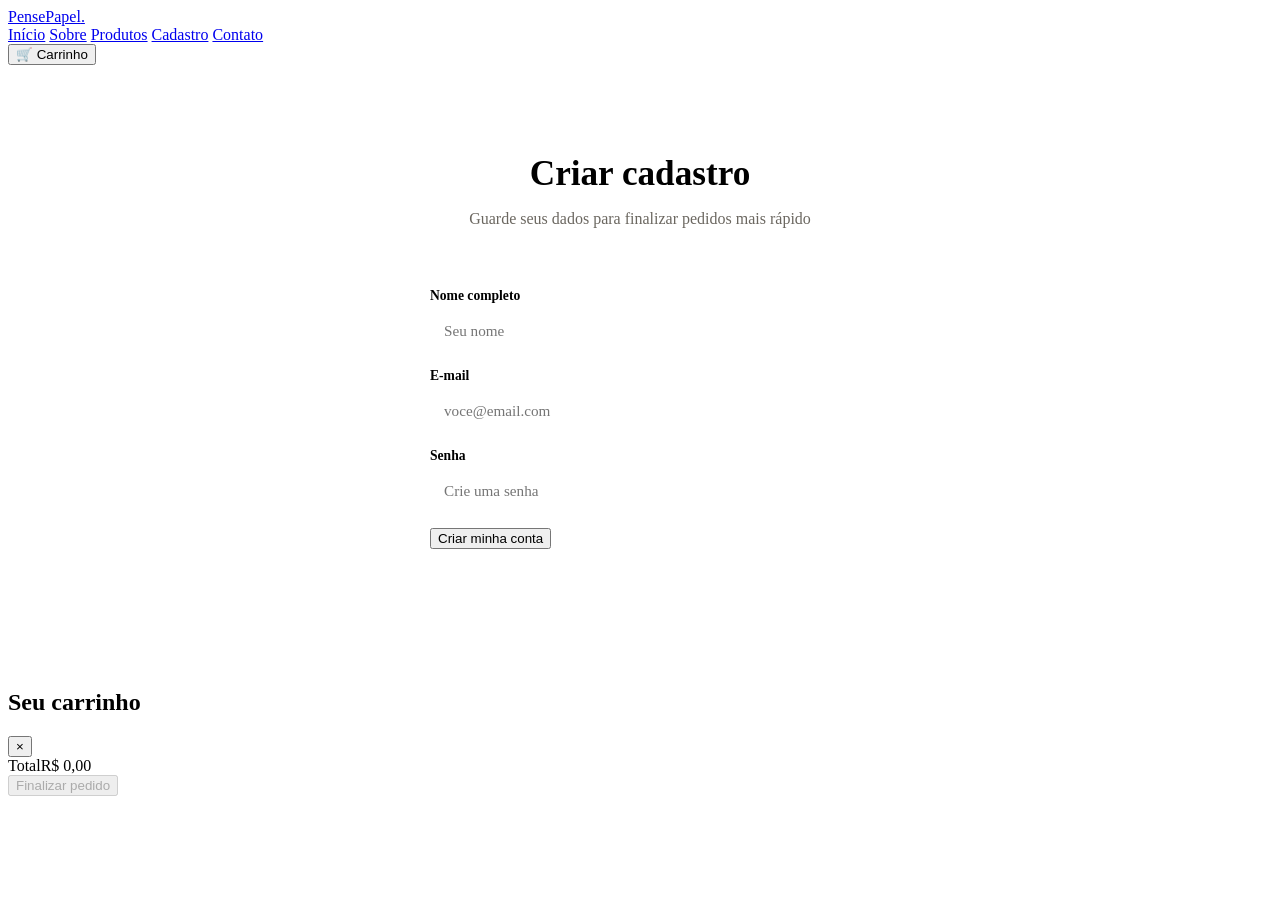
==== cadastro.html @ 63bfce44 "Add files via upload" ====
<!DOCTYPE html>
<html lang="pt-BR">
<head>
<meta charset="UTF-8">
<meta name="viewport" content="width=device-width, initial-scale=1.0">
<title>Cadastro — PensePapel</title>
<link rel="stylesheet" href="../CSS/estrutura.css">
<style>
  .pagina-form{
    max-width:480px;
    margin:0 auto;
    padding:60px 24px 90px;
  }

  .pagina-form h1{
    font-family:var(--fonte-mao);
    font-size:2.2rem;
    margin-bottom:8px;
    text-align:center;
  }

  .pagina-form .sub{
    text-align:center;
    color:#6b6760;
    margin-bottom:30px;
  }

  .cartao-form{
    background:var(--branco);
    border:2px solid var(--tinta);
    border-radius:16px;
    padding:30px;
  }

  .campo{ margin-bottom:16px; }

  .campo label{
    display:block;
    font-size:.85rem;
    font-weight:600;
    margin-bottom:6px;
  }

  .campo input{
    width:100%;
    padding:12px 14px;
    border:2px solid var(--linha);
    border-radius:10px;
    font-family:var(--fonte-corpo);
    font-size:.95rem;
  }

  .campo input:focus{
    outline:none;
    border-color:var(--terracota);
  }

  .mensagem-ok{
    display:none;
    text-align:center;
    padding:14px;
    background:#e8f3ec;
    border:2px solid var(--musgo);
    border-radius:10px;
    color:var(--musgo);
    font-weight:600;
    margin-top:16px;
  }
</style>
</head>
<body>

<header class="topo">
  <div class="topo-interno">
    <a href="index.html" class="marca">PensePapel<span class="ponto">.</span></a>
    <nav class="menu">
      <a href="index.html">Início</a>
      <a href="sobre.html">Sobre</a>
      <a href="produtos.html">Produtos</a>
      <a href="cadastro.html" class="ativo">Cadastro</a>
      <a href="contato.html">Contato</a>
    </nav>
    <div class="acoes-topo">
      <button class="btn-carrinho" onclick="abrirCarrinho()">
        🛒 Carrinho
        <span class="contador-carrinho" style="display:none">0</span>
      </button>
    </div>
  </div>
</header>

<section class="pagina-form">
  <h1>Criar cadastro</h1>
  <p class="sub">Guarde seus dados para finalizar pedidos mais rápido</p>

  <div class="cartao-form">
    <form id="formCadastro">
      <div class="campo">
        <label for="nomeCad">Nome completo</label>
        <input type="text" id="nomeCad" required placeholder="Seu nome">
      </div>
      <div class="campo">
        <label for="emailCad">E-mail</label>
        <input type="email" id="emailCad" required placeholder="voce@email.com">
      </div>
      <div class="campo">
        <label for="senhaCad">Senha</label>
        <input type="password" id="senhaCad" required placeholder="Crie uma senha">
      </div>
      <button type="submit" class="btn-finalizar">Criar minha conta</button>
    </form>
    <div class="mensagem-ok" id="mensagemOk">✓ Cadastro simulado com sucesso! (demonstração)</div>
  </div>
</section>

<div class="carrinho-fundo" id="carrinhoFundo" onclick="fecharCarrinho()"></div>
<aside class="carrinho-painel" id="carrinhoPainel">
  <div class="carrinho-cabecalho">
    <h2>Seu carrinho</h2>
    <button class="carrinho-fechar" onclick="fecharCarrinho()" aria-label="Fechar carrinho">×</button>
  </div>
  <div class="carrinho-itens" id="listaCarrinho"></div>
  <div class="carrinho-rodape" id="rodapeCarrinho">
    <div class="linha-total"><span>Total</span><span>R$ 0,00</span></div>
    <button class="btn-finalizar" disabled onclick="irParaCheckout()">Finalizar pedido</button>
  </div>
</aside>

<script src="../JS/produtos.js"></script>
<script src="../JS/carrinho.js"></script>
<script>
document.getElementById('formCadastro').addEventListener('submit', function(e){
  e.preventDefault();
  document.getElementById('mensagemOk').style.display = 'block';
  this.reset();
});
</script>
</body>
</html>
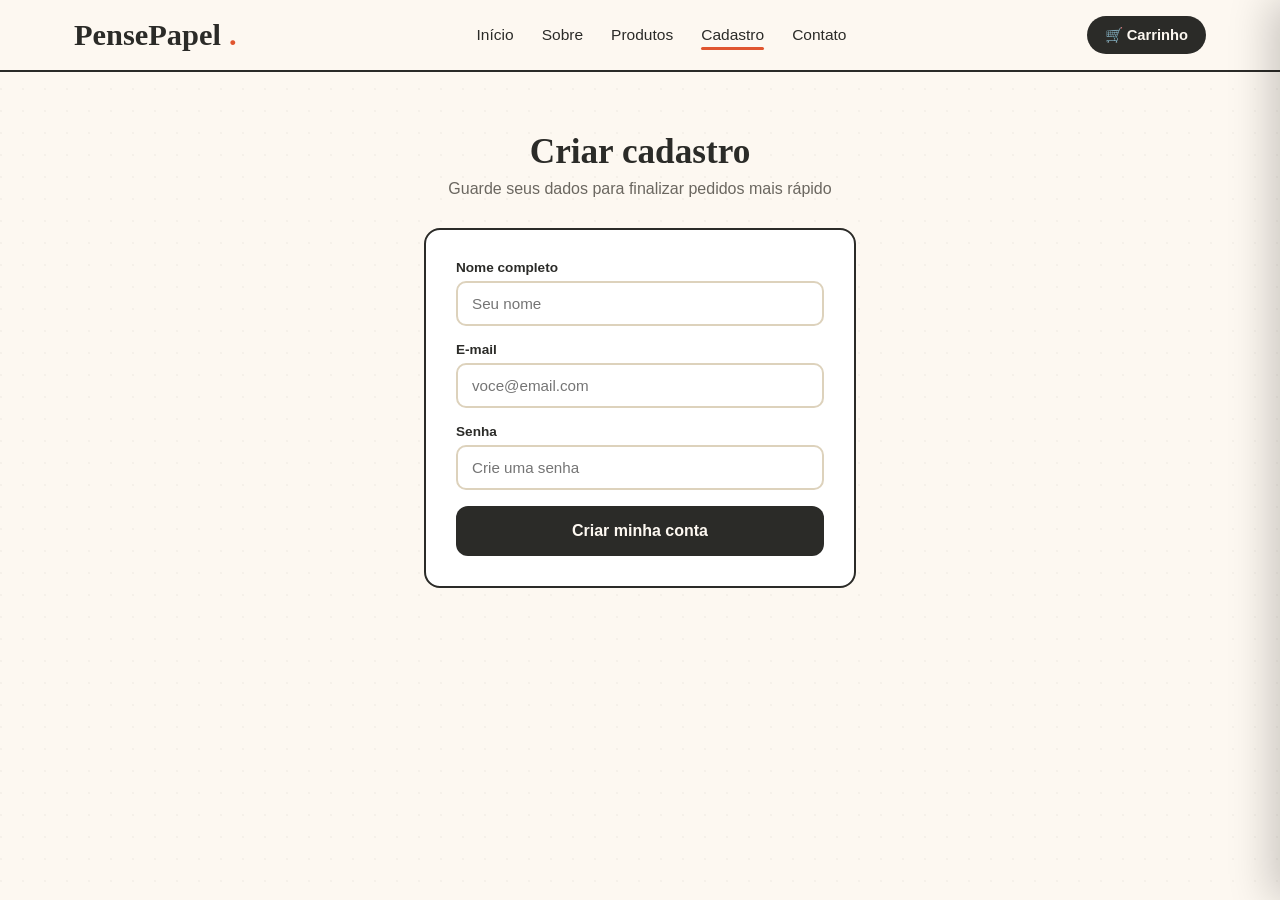
==== commit 1413990d: "Add files via upload" ====
--- a/cadastro.html
+++ b/cadastro.html
@@ -1,140 +1,139 @@
-
-<!DOCTYPE html>
-<html lang="pt-BR">
-<head>
-<meta charset="UTF-8">
-<meta name="viewport" content="width=device-width, initial-scale=1.0">
-<title>Cadastro — PensePapel</title>
-<link rel="stylesheet" href="../CSS/estrutura.css">
-<style>
-  .pagina-form{
-    max-width:480px;
-    margin:0 auto;
-    padding:60px 24px 90px;
-  }
-
-  .pagina-form h1{
-    font-family:var(--fonte-mao);
-    font-size:2.2rem;
-    margin-bottom:8px;
-    text-align:center;
-  }
-
-  .pagina-form .sub{
-    text-align:center;
-    color:#6b6760;
-    margin-bottom:30px;
-  }
-
-  .cartao-form{
-    background:var(--branco);
-    border:2px solid var(--tinta);
-    border-radius:16px;
-    padding:30px;
-  }
-
-  .campo{ margin-bottom:16px; }
-
-  .campo label{
-    display:block;
-    font-size:.85rem;
-    font-weight:600;
-    margin-bottom:6px;
-  }
-
-  .campo input{
-    width:100%;
-    padding:12px 14px;
-    border:2px solid var(--linha);
-    border-radius:10px;
-    font-family:var(--fonte-corpo);
-    font-size:.95rem;
-  }
-
-  .campo input:focus{
-    outline:none;
-    border-color:var(--terracota);
-  }
-
-  .mensagem-ok{
-    display:none;
-    text-align:center;
-    padding:14px;
-    background:#e8f3ec;
-    border:2px solid var(--musgo);
-    border-radius:10px;
-    color:var(--musgo);
-    font-weight:600;
-    margin-top:16px;
-  }
-</style>
-</head>
-<body>
-
-<header class="topo">
-  <div class="topo-interno">
-    <a href="index.html" class="marca">PensePapel<span class="ponto">.</span></a>
-    <nav class="menu">
-      <a href="index.html">Início</a>
-      <a href="sobre.html">Sobre</a>
-      <a href="produtos.html">Produtos</a>
-      <a href="cadastro.html" class="ativo">Cadastro</a>
-      <a href="contato.html">Contato</a>
-    </nav>
-    <div class="acoes-topo">
-      <button class="btn-carrinho" onclick="abrirCarrinho()">
-        🛒 Carrinho
-        <span class="contador-carrinho" style="display:none">0</span>
-      </button>
-    </div>
-  </div>
-</header>
-
-<section class="pagina-form">
-  <h1>Criar cadastro</h1>
-  <p class="sub">Guarde seus dados para finalizar pedidos mais rápido</p>
-
-  <div class="cartao-form">
-    <form id="formCadastro">
-      <div class="campo">
-        <label for="nomeCad">Nome completo</label>
-        <input type="text" id="nomeCad" required placeholder="Seu nome">
-      </div>
-      <div class="campo">
-        <label for="emailCad">E-mail</label>
-        <input type="email" id="emailCad" required placeholder="voce@email.com">
-      </div>
-      <div class="campo">
-        <label for="senhaCad">Senha</label>
-        <input type="password" id="senhaCad" required placeholder="Crie uma senha">
-      </div>
-      <button type="submit" class="btn-finalizar">Criar minha conta</button>
-    </form>
-    <div class="mensagem-ok" id="mensagemOk">✓ Cadastro simulado com sucesso! (demonstração)</div>
-  </div>
-</section>
-
-<div class="carrinho-fundo" id="carrinhoFundo" onclick="fecharCarrinho()"></div>
-<aside class="carrinho-painel" id="carrinhoPainel">
-  <div class="carrinho-cabecalho">
-    <h2>Seu carrinho</h2>
-    <button class="carrinho-fechar" onclick="fecharCarrinho()" aria-label="Fechar carrinho">×</button>
-  </div>
-  <div class="carrinho-itens" id="listaCarrinho"></div>
-  <div class="carrinho-rodape" id="rodapeCarrinho">
-    <div class="linha-total"><span>Total</span><span>R$ 0,00</span></div>
-    <button class="btn-finalizar" disabled onclick="irParaCheckout()">Finalizar pedido</button>
-  </div>
-</aside>
-
-<script src="../JS/produtos.js"></script>
-<script src="../JS/carrinho.js"></script>
-<script>
-document.getElementById('formCadastro').addEventListener('submit', function(e){
-  e.preventDefault();
-  document.getElementById('mensagemOk').style.display = 'block';
-  this.reset();
-});
-</script>
-</body>
-</html>
+<!DOCTYPE html>
+<html lang="pt-BR">
+<head>
+<meta charset="UTF-8">
+<meta name="viewport" content="width=device-width, initial-scale=1.0">
+<title>Cadastro — PensePapel</title>
+<link rel="stylesheet" href="estrutura.css">
+<style>
+  .pagina-form{
+    max-width:480px;
+    margin:0 auto;
+    padding:60px 24px 90px;
+  }
+
+  .pagina-form h1{
+    font-family:var(--fonte-mao);
+    font-size:2.2rem;
+    margin-bottom:8px;
+    text-align:center;
+  }
+
+  .pagina-form .sub{
+    text-align:center;
+    color:#6b6760;
+    margin-bottom:30px;
+  }
+
+  .cartao-form{
+    background:var(--branco);
+    border:2px solid var(--tinta);
+    border-radius:16px;
+    padding:30px;
+  }
+
+  .campo{ margin-bottom:16px; }
+
+  .campo label{
+    display:block;
+    font-size:.85rem;
+    font-weight:600;
+    margin-bottom:6px;
+  }
+
+  .campo input{
+    width:100%;
+    padding:12px 14px;
+    border:2px solid var(--linha);
+    border-radius:10px;
+    font-family:var(--fonte-corpo);
+    font-size:.95rem;
+  }
+
+  .campo input:focus{
+    outline:none;
+    border-color:var(--terracota);
+  }
+
+  .mensagem-ok{
+    display:none;
+    text-align:center;
+    padding:14px;
+    background:#e8f3ec;
+    border:2px solid var(--musgo);
+    border-radius:10px;
+    color:var(--musgo);
+    font-weight:600;
+    margin-top:16px;
+  }
+</style>
+</head>
+<body>
+
+<header class="topo">
+  <div class="topo-interno">
+    <a href="index.html" class="marca">PensePapel<span class="ponto">.</span></a>
+    <nav class="menu">
+      <a href="index.html">Início</a>
+      <a href="sobre.html">Sobre</a>
+      <a href="produtos.html">Produtos</a>
+      <a href="cadastro.html" class="ativo">Cadastro</a>
+      <a href="contato.html">Contato</a>
+    </nav>
+    <div class="acoes-topo">
+      <button class="btn-carrinho" onclick="abrirCarrinho()">
+        🛒 Carrinho
+        <span class="contador-carrinho" style="display:none">0</span>
+      </button>
+    </div>
+  </div>
+</header>
+
+<section class="pagina-form">
+  <h1>Criar cadastro</h1>
+  <p class="sub">Guarde seus dados para finalizar pedidos mais rápido</p>
+
+  <div class="cartao-form">
+    <form id="formCadastro">
+      <div class="campo">
+        <label for="nomeCad">Nome completo</label>
+        <input type="text" id="nomeCad" required placeholder="Seu nome">
+      </div>
+      <div class="campo">
+        <label for="emailCad">E-mail</label>
+        <input type="email" id="emailCad" required placeholder="voce@email.com">
+      </div>
+      <div class="campo">
+        <label for="senhaCad">Senha</label>
+        <input type="password" id="senhaCad" required placeholder="Crie uma senha">
+      </div>
+      <button type="submit" class="btn-finalizar">Criar minha conta</button>
+    </form>
+    <div class="mensagem-ok" id="mensagemOk">✓ Cadastro simulado com sucesso! (demonstração)</div>
+  </div>
+</section>
+
+<div class="carrinho-fundo" id="carrinhoFundo" onclick="fecharCarrinho()"></div>
+<aside class="carrinho-painel" id="carrinhoPainel">
+  <div class="carrinho-cabecalho">
+    <h2>Seu carrinho</h2>
+    <button class="carrinho-fechar" onclick="fecharCarrinho()" aria-label="Fechar carrinho">×</button>
+  </div>
+  <div class="carrinho-itens" id="listaCarrinho"></div>
+  <div class="carrinho-rodape" id="rodapeCarrinho">
+    <div class="linha-total"><span>Total</span><span>R$ 0,00</span></div>
+    <button class="btn-finalizar" disabled onclick="irParaCheckout()">Finalizar pedido</button>
+  </div>
+</aside>
+
+<script src="produtos.js"></script>
+<script src="carrinho.js"></script>
+<script>
+document.getElementById('formCadastro').addEventListener('submit', function(e){
+  e.preventDefault();
+  document.getElementById('mensagemOk').style.display = 'block';
+  this.reset();
+});
+</script>
+</body>
+</html>
--- a/estrutura.css
+++ b/estrutura.css
@@ -0,0 +1,1018 @@
+/* =========================================================
+   PensePapel — folha de estilos
+   Identidade: mesa de trabalho / caderno artesanal
+   ========================================================= */
+
+@import url('https://fonts.googleapis.com/css2?family=Kalam:wght@400;700&family=Outfit:wght@300;400;500;600;700&family=JetBrains+Mono:wght@400;600&display=swap');
+
+:root{
+  --papel: #FDF8F1;
+  --papel-escuro: #F3EAD9;
+  --tinta: #2B2B28;
+  --terracota: #E0552F;
+  --musgo: #3D7A5C;
+  --mostarda: #E8A93D;
+  --branco: #FFFFFF;
+  --linha: #DDD2BC;
+
+  --fonte-mao: 'Kalam', cursive;
+  --fonte-corpo: 'Outfit', sans-serif;
+  --fonte-dado: 'JetBrains Mono', monospace;
+
+  --sombra-card: 0 10px 30px -12px rgba(43,43,40,.18);
+  --raio: 14px;
+}
+
+*{ margin:0; padding:0; box-sizing:border-box; }
+
+html{ scroll-behavior:smooth; }
+
+body{
+  font-family:var(--fonte-corpo);
+  background:var(--papel);
+  color:var(--tinta);
+  background-image:
+    radial-gradient(circle at 1px 1px, rgba(43,43,40,.035) 1px, transparent 0);
+  background-size:22px 22px;
+}
+
+a{ color:inherit; text-decoration:none; }
+ul{ list-style:none; }
+img{ display:block; max-width:100%; }
+button{ font-family:inherit; cursor:pointer; }
+
+.container{
+  max-width:1180px;
+  margin:0 auto;
+  padding:0 24px;
+}
+
+/* ---------- cabeçalho ---------- */
+
+.topo{
+  position:sticky;
+  top:0;
+  z-index:50;
+  background:var(--papel);
+  border-bottom:2px solid var(--tinta);
+}
+
+.topo-interno{
+  max-width:1180px;
+  margin:0 auto;
+  padding:16px 24px;
+  display:flex;
+  align-items:center;
+  justify-content:space-between;
+  gap:24px;
+}
+
+.marca{
+  display:flex;
+  align-items:baseline;
+  gap:8px;
+  font-family:var(--fonte-mao);
+  font-size:1.9rem;
+  font-weight:700;
+  color:var(--tinta);
+  white-space:nowrap;
+}
+
+.marca .ponto{
+  color:var(--terracota);
+}
+
+.menu{
+  display:flex;
+  gap:28px;
+  font-weight:500;
+  font-size:.97rem;
+}
+
+.menu a{
+  position:relative;
+  padding:4px 0;
+}
+
+.menu a::after{
+  content:"";
+  position:absolute;
+  left:0; bottom:-2px;
+  width:0;
+  height:3px;
+  background:var(--terracota);
+  border-radius:3px;
+  transition:width .25s ease;
+}
+
+.menu a:hover::after,
+.menu a.ativo::after{
+  width:100%;
+}
+
+.acoes-topo{
+  display:flex;
+  align-items:center;
+  gap:16px;
+}
+
+.btn-carrinho{
+  position:relative;
+  background:var(--tinta);
+  color:var(--papel);
+  border:none;
+  padding:10px 18px;
+  border-radius:30px;
+  font-weight:600;
+  font-size:.92rem;
+  display:flex;
+  align-items:center;
+  gap:8px;
+  transition:transform .15s ease, background .2s ease;
+}
+
+.btn-carrinho:hover{
+  background:var(--terracota);
+  transform:translateY(-1px);
+}
+
+.contador-carrinho{
+  background:var(--mostarda);
+  color:var(--tinta);
+  font-family:var(--fonte-dado);
+  font-size:.75rem;
+  font-weight:700;
+  min-width:20px;
+  height:20px;
+  border-radius:50%;
+  display:flex;
+  align-items:center;
+  justify-content:center;
+  padding:0 4px;
+}
+
+.menu-mobile-btn{
+  display:none;
+  background:none;
+  border:none;
+  font-size:1.6rem;
+}
+
+/* ---------- hero com vídeo ---------- */
+
+.hero{
+  position:relative;
+  min-height:78vh;
+  display:flex;
+  align-items:center;
+  overflow:hidden;
+  border-bottom:2px solid var(--tinta);
+}
+
+.hero video{
+  position:absolute;
+  inset:0;
+  width:100%;
+  height:100%;
+  object-fit:cover;
+  filter:saturate(.85) brightness(.7);
+}
+
+.hero::before{
+  content:"";
+  position:absolute;
+  inset:0;
+  background:
+    linear-gradient(180deg, rgba(43,33,20,.35) 0%, rgba(30,24,16,.72) 100%);
+  z-index:1;
+}
+
+.hero-conteudo{
+  position:relative;
+  z-index:2;
+  max-width:680px;
+  margin-left:9%;
+  color:var(--papel);
+  padding:40px 24px;
+}
+
+.hero-rotulo{
+  display:inline-flex;
+  align-items:center;
+  gap:8px;
+  background:rgba(253,248,241,.14);
+  border:1px solid rgba(253,248,241,.5);
+  padding:6px 16px;
+  border-radius:30px;
+  font-family:var(--fonte-dado);
+  font-size:.75rem;
+  letter-spacing:.06em;
+  text-transform:uppercase;
+  margin-bottom:22px;
+}
+
+.hero h1{
+  font-family:var(--fonte-mao);
+  font-size:4rem;
+  line-height:1.05;
+  font-weight:700;
+  margin-bottom:18px;
+  text-shadow:0 4px 18px rgba(0,0,0,.25);
+}
+
+.hero h1 span{
+  color:var(--mostarda);
+}
+
+.hero p{
+  font-size:1.12rem;
+  line-height:1.6;
+  margin-bottom:30px;
+  max-width:520px;
+  color:#F1E9DA;
+}
+
+.hero-ctas{
+  display:flex;
+  gap:14px;
+  flex-wrap:wrap;
+}
+
+.btn-primario,
+.btn-secundario{
+  padding:14px 28px;
+  border-radius:30px;
+  font-weight:600;
+  font-size:.98rem;
+  border:2px solid transparent;
+  transition:transform .15s ease, background .2s ease, color .2s ease;
+}
+
+.btn-primario{
+  background:var(--terracota);
+  color:var(--branco);
+}
+
+.btn-primario:hover{
+  transform:translateY(-2px);
+  background:#c8431f;
+}
+
+.btn-secundario{
+  background:transparent;
+  color:var(--papel);
+  border-color:rgba(253,248,241,.6);
+}
+
+.btn-secundario:hover{
+  background:rgba(253,248,241,.15);
+  transform:translateY(-2px);
+}
+
+/* selo de papel rasgado decorativo abaixo do hero */
+.borda-rasgada{
+  height:26px;
+  width:100%;
+  margin-top:-2px;
+  background:var(--papel);
+  clip-path:polygon(0% 100%,2% 30%,5% 80%,8% 10%,11% 60%,14% 0%,17% 70%,20% 20%,23% 90%,26% 40%,29% 100%,32% 30%,35% 80%,38% 10%,41% 60%,44% 0%,47% 70%,50% 20%,53% 90%,56% 40%,59% 100%,62% 30%,65% 80%,68% 10%,71% 60%,74% 0%,77% 70%,80% 20%,83% 90%,86% 40%,89% 100%,92% 30%,95% 80%,98% 10%,100% 60%,100% 100%);
+}
+
+/* ---------- busca e filtros ---------- */
+
+.faixa-busca{
+  padding:50px 0 10px;
+}
+
+.faixa-busca h2{
+  font-family:var(--fonte-mao);
+  font-size:2.1rem;
+  text-align:center;
+  margin-bottom:6px;
+}
+
+.faixa-busca .sub{
+  text-align:center;
+  color:#6b6760;
+  margin-bottom:28px;
+  font-size:.98rem;
+}
+
+.busca-caixa{
+  max-width:560px;
+  margin:0 auto 30px;
+  position:relative;
+}
+
+.busca-caixa input{
+  width:100%;
+  padding:16px 50px 16px 22px;
+  border:2px solid var(--tinta);
+  border-radius:40px;
+  font-size:1rem;
+  font-family:var(--fonte-corpo);
+  background:var(--branco);
+}
+
+.busca-caixa input:focus{
+  outline:3px solid var(--mostarda);
+  outline-offset:1px;
+}
+
+.busca-caixa .icone-lupa{
+  position:absolute;
+  right:20px;
+  top:50%;
+  transform:translateY(-50%);
+  font-size:1.1rem;
+  opacity:.6;
+}
+
+.filtros{
+  display:flex;
+  justify-content:center;
+  flex-wrap:wrap;
+  gap:10px;
+  margin-bottom:10px;
+}
+
+.filtros button{
+  background:var(--branco);
+  border:2px solid var(--tinta);
+  color:var(--tinta);
+  padding:10px 20px;
+  border-radius:30px;
+  font-weight:600;
+  font-size:.9rem;
+  transition:all .18s ease;
+}
+
+.filtros button:hover{
+  background:var(--mostarda);
+  border-color:var(--mostarda);
+}
+
+.filtros button.selecionado{
+  background:var(--tinta);
+  border-color:var(--tinta);
+  color:var(--papel);
+}
+
+/* ---------- grade de produtos ---------- */
+
+.grade-produtos{
+  display:grid;
+  grid-template-columns:repeat(auto-fill,minmax(258px,1fr));
+  gap:28px;
+  padding:36px 0 60px;
+}
+
+.card{
+  background:var(--branco);
+  border-radius:var(--raio);
+  overflow:hidden;
+  box-shadow:var(--sombra-card);
+  transition:transform .22s ease, box-shadow .22s ease;
+  position:relative;
+  display:flex;
+  flex-direction:column;
+}
+
+.card:hover{
+  transform:translateY(-6px) rotate(-.4deg);
+  box-shadow:0 18px 38px -14px rgba(43,43,40,.28);
+}
+
+.card-foto{
+  position:relative;
+  aspect-ratio:1/1;
+  overflow:hidden;
+  background:var(--papel-escuro);
+}
+
+.card-foto img{
+  width:100%;
+  height:100%;
+  object-fit:cover;
+  transition:transform .4s ease;
+}
+
+.card:hover .card-foto img{
+  transform:scale(1.06);
+}
+
+.fita{
+  position:absolute;
+  top:-10px;
+  left:18px;
+  width:56px;
+  height:26px;
+  background:rgba(232,169,61,.88);
+  transform:rotate(-7deg);
+  box-shadow:0 3px 6px rgba(0,0,0,.15);
+  z-index:3;
+}
+
+.selo-bio{
+  position:absolute;
+  bottom:10px;
+  right:10px;
+  z-index:3;
+  width:64px;
+  height:64px;
+}
+
+.tag-flutuante{
+  position:absolute;
+  top:12px;
+  right:12px;
+  z-index:3;
+  font-family:var(--fonte-dado);
+  font-size:.68rem;
+  font-weight:600;
+  text-transform:uppercase;
+  letter-spacing:.04em;
+  padding:5px 11px;
+  border-radius:20px;
+  color:var(--branco);
+}
+
+.tag-vendido{ background:var(--terracota); }
+.tag-lancamento{ background:var(--musgo); }
+
+.card-corpo{
+  padding:18px 18px 20px;
+  display:flex;
+  flex-direction:column;
+  flex:1;
+  gap:8px;
+}
+
+.card-cat{
+  font-family:var(--fonte-dado);
+  font-size:.7rem;
+  letter-spacing:.05em;
+  text-transform:uppercase;
+  color:var(--musgo);
+  font-weight:600;
+}
+
+.card-corpo h3{
+  font-size:1.08rem;
+  font-weight:600;
+  line-height:1.3;
+}
+
+.estrelas{
+  color:var(--mostarda);
+  font-size:.92rem;
+  letter-spacing:1px;
+}
+
+.card-preco-linha{
+  display:flex;
+  align-items:center;
+  justify-content:space-between;
+  margin-top:auto;
+  padding-top:8px;
+}
+
+.preco{
+  font-family:var(--fonte-dado);
+  font-weight:700;
+  font-size:1.15rem;
+  color:var(--tinta);
+}
+
+.preco small{
+  font-size:.65rem;
+  font-weight:400;
+  color:#8a857c;
+}
+
+.estoque-info{
+  font-size:.74rem;
+  color:#8a857c;
+  font-family:var(--fonte-dado);
+}
+
+.estoque-baixo{ color:var(--terracota); font-weight:600; }
+
+.card-botoes{
+  display:flex;
+  gap:8px;
+  margin-top:10px;
+}
+
+.btn-ver,
+.btn-add{
+  flex:1;
+  padding:11px;
+  border-radius:10px;
+  font-weight:600;
+  font-size:.85rem;
+  border:2px solid var(--tinta);
+  text-align:center;
+  transition:all .16s ease;
+}
+
+.btn-ver{
+  background:transparent;
+  color:var(--tinta);
+}
+
+.btn-ver:hover{
+  background:var(--papel-escuro);
+}
+
+.btn-add{
+  background:var(--tinta);
+  color:var(--papel);
+  border-color:var(--tinta);
+}
+
+.btn-add:hover{
+  background:var(--musgo);
+  border-color:var(--musgo);
+}
+
+.btn-add.feito{
+  background:var(--musgo);
+  border-color:var(--musgo);
+}
+
+.sem-resultado{
+  text-align:center;
+  padding:60px 20px;
+  font-family:var(--fonte-mao);
+  font-size:1.4rem;
+  color:#8a857c;
+  display:none;
+}
+
+/* ---------- modal de produto ---------- */
+
+.modal-fundo{
+  display:none;
+  position:fixed;
+  inset:0;
+  background:rgba(20,16,10,.62);
+  z-index:200;
+  align-items:center;
+  justify-content:center;
+  padding:24px;
+}
+
+.modal-fundo.aberto{
+  display:flex;
+}
+
+.modal-caixa{
+  background:var(--papel);
+  border-radius:18px;
+  max-width:780px;
+  width:100%;
+  max-height:88vh;
+  overflow-y:auto;
+  position:relative;
+  box-shadow:0 30px 60px rgba(0,0,0,.35);
+}
+
+.modal-fechar{
+  position:absolute;
+  top:16px;
+  right:18px;
+  background:var(--tinta);
+  color:var(--papel);
+  border:none;
+  width:36px;
+  height:36px;
+  border-radius:50%;
+  font-size:1.3rem;
+  line-height:1;
+  z-index:5;
+}
+
+.modal-grade{
+  display:grid;
+  grid-template-columns:1fr 1fr;
+  gap:0;
+}
+
+.modal-foto{
+  aspect-ratio:1/1;
+  overflow:hidden;
+  border-radius:18px 0 0 18px;
+}
+
+.modal-foto img{
+  width:100%;
+  height:100%;
+  object-fit:cover;
+}
+
+.modal-info{
+  padding:32px 30px;
+  display:flex;
+  flex-direction:column;
+  gap:14px;
+}
+
+.modal-info .card-cat{ font-size:.74rem; }
+
+.modal-info h2{
+  font-size:1.55rem;
+  font-weight:700;
+}
+
+.modal-info .desc{
+  color:#5c574e;
+  line-height:1.6;
+  font-size:.96rem;
+}
+
+.lista-caracteristicas{
+  display:flex;
+  flex-direction:column;
+  gap:8px;
+  margin:4px 0;
+}
+
+.lista-caracteristicas li{
+  display:flex;
+  align-items:center;
+  gap:8px;
+  font-size:.9rem;
+  color:var(--tinta);
+}
+
+.bolinha{
+  width:7px; height:7px;
+  border-radius:50%;
+  background:var(--musgo);
+  flex-shrink:0;
+}
+
+.modal-preco{
+  font-family:var(--fonte-dado);
+  font-size:1.8rem;
+  font-weight:700;
+  margin-top:6px;
+}
+
+.seletor-qtd{
+  display:flex;
+  align-items:center;
+  gap:14px;
+  margin:6px 0;
+}
+
+.seletor-qtd button{
+  width:36px; height:36px;
+  border-radius:8px;
+  border:2px solid var(--tinta);
+  background:var(--branco);
+  font-size:1.1rem;
+  font-weight:700;
+}
+
+.seletor-qtd span{
+  font-family:var(--fonte-dado);
+  font-weight:700;
+  min-width:24px;
+  text-align:center;
+}
+
+.btn-modal-add{
+  padding:16px;
+  border-radius:12px;
+  border:none;
+  background:var(--terracota);
+  color:var(--branco);
+  font-weight:700;
+  font-size:1rem;
+  transition:background .18s ease;
+}
+
+.btn-modal-add:hover{ background:#c8431f; }
+
+.btn-modal-add.feito{ background:var(--musgo); }
+
+/* ---------- selo biodegradável (assinatura visual) ---------- */
+
+.selo-bio svg{ width:100%; height:100%; }
+
+/* ---------- carrinho lateral (drawer) ---------- */
+
+.carrinho-fundo{
+  display:none;
+  position:fixed;
+  inset:0;
+  background:rgba(20,16,10,.5);
+  z-index:300;
+}
+
+.carrinho-fundo.aberto{ display:block; }
+
+.carrinho-painel{
+  position:fixed;
+  top:0; right:0;
+  height:100%;
+  width:min(440px,100%);
+  background:var(--papel);
+  z-index:301;
+  display:flex;
+  flex-direction:column;
+  transform:translateX(100%);
+  transition:transform .3s ease;
+  box-shadow:-10px 0 40px rgba(0,0,0,.2);
+}
+
+.carrinho-painel.aberto{
+  transform:translateX(0);
+}
+
+.carrinho-cabecalho{
+  display:flex;
+  align-items:center;
+  justify-content:space-between;
+  padding:22px 24px;
+  border-bottom:2px solid var(--tinta);
+}
+
+.carrinho-cabecalho h2{
+  font-family:var(--fonte-mao);
+  font-size:1.6rem;
+}
+
+.carrinho-fechar{
+  background:none;
+  border:none;
+  font-size:1.6rem;
+}
+
+.carrinho-itens{
+  flex:1;
+  overflow-y:auto;
+  padding:18px 24px;
+  display:flex;
+  flex-direction:column;
+  gap:16px;
+}
+
+.item-carrinho{
+  display:grid;
+  grid-template-columns:64px 1fr auto;
+  gap:12px;
+  align-items:center;
+  padding-bottom:14px;
+  border-bottom:1px solid var(--linha);
+}
+
+.item-carrinho img{
+  width:64px;
+  height:64px;
+  object-fit:cover;
+  border-radius:10px;
+}
+
+.item-info h4{
+  font-size:.92rem;
+  font-weight:600;
+  margin-bottom:4px;
+}
+
+.item-qtd-controle{
+  display:flex;
+  align-items:center;
+  gap:8px;
+  font-family:var(--fonte-dado);
+  font-size:.85rem;
+}
+
+.item-qtd-controle button{
+  width:24px; height:24px;
+  border-radius:6px;
+  border:1px solid var(--tinta);
+  background:var(--branco);
+  font-size:.85rem;
+}
+
+.item-preco-remove{
+  text-align:right;
+  display:flex;
+  flex-direction:column;
+  align-items:flex-end;
+  gap:6px;
+}
+
+.item-preco-remove .preco{
+  font-size:.95rem;
+}
+
+.remover-item{
+  background:none;
+  border:none;
+  color:var(--terracota);
+  font-size:.78rem;
+  text-decoration:underline;
+}
+
+.carrinho-vazio{
+  text-align:center;
+  padding:60px 20px;
+  color:#8a857c;
+}
+
+.carrinho-vazio .emoji-vazio{
+  font-size:2.6rem;
+  margin-bottom:14px;
+}
+
+.carrinho-rodape{
+  border-top:2px solid var(--tinta);
+  padding:20px 24px 26px;
+}
+
+.linha-total{
+  display:flex;
+  justify-content:space-between;
+  align-items:baseline;
+  margin-bottom:16px;
+  font-size:1.1rem;
+}
+
+.linha-total span:last-child{
+  font-family:var(--fonte-dado);
+  font-weight:700;
+  font-size:1.3rem;
+}
+
+.btn-finalizar{
+  display:block;
+  width:100%;
+  text-align:center;
+  padding:16px;
+  border-radius:12px;
+  border:none;
+  background:var(--tinta);
+  color:var(--papel);
+  font-weight:700;
+  font-size:1rem;
+}
+
+.btn-finalizar:hover{ background:var(--terracota); }
+
+.btn-finalizar[disabled]{
+  opacity:.4;
+  pointer-events:none;
+}
+
+/* ---------- comparação ambiental ---------- */
+
+.secao-comparacao{
+  padding:60px 0 70px;
+}
+
+.secao-comparacao h2{
+  font-family:var(--fonte-mao);
+  font-size:2.1rem;
+  text-align:center;
+  margin-bottom:8px;
+}
+
+.secao-comparacao .sub{
+  text-align:center;
+  color:#6b6760;
+  margin-bottom:32px;
+}
+
+.tabela-wrap{
+  overflow-x:auto;
+  border-radius:16px;
+  border:2px solid var(--tinta);
+}
+
+table{
+  width:100%;
+  border-collapse:collapse;
+  background:var(--branco);
+}
+
+table th{
+  background:var(--tinta);
+  color:var(--papel);
+  padding:14px 16px;
+  font-weight:600;
+  font-size:.88rem;
+  text-align:left;
+}
+
+table td{
+  padding:14px 16px;
+  border-bottom:1px solid var(--linha);
+  font-size:.92rem;
+}
+
+table tr:last-child td{ border-bottom:none; }
+
+/* ---------- rodapé ---------- */
+
+footer{
+  background:var(--tinta);
+  color:var(--papel);
+  padding:50px 0 24px;
+}
+
+.rodape-grade{
+  display:grid;
+  grid-template-columns:1.4fr 1fr 1fr;
+  gap:36px;
+  margin-bottom:36px;
+}
+
+.rodape-marca{
+  font-family:var(--fonte-mao);
+  font-size:1.7rem;
+  margin-bottom:10px;
+}
+
+.rodape-grade p{
+  color:#c9c4b8;
+  font-size:.9rem;
+  line-height:1.6;
+  max-width:300px;
+}
+
+.rodape-grade h4{
+  font-size:.85rem;
+  text-transform:uppercase;
+  letter-spacing:.05em;
+  margin-bottom:14px;
+  color:var(--mostarda);
+}
+
+.rodape-grade ul{
+  display:flex;
+  flex-direction:column;
+  gap:9px;
+}
+
+.rodape-grade a{
+  color:#c9c4b8;
+  font-size:.9rem;
+}
+
+.rodape-grade a:hover{ color:var(--papel); }
+
+.rodape-baixo{
+  border-top:1px solid #44423b;
+  padding-top:20px;
+  text-align:center;
+  font-size:.82rem;
+  color:#9b968a;
+  font-family:var(--fonte-dado);
+}
+
+/* ---------- toast de confirmação ---------- */
+
+.toast{
+  position:fixed;
+  bottom:28px;
+  left:50%;
+  transform:translateX(-50%) translateY(20px);
+  background:var(--tinta);
+  color:var(--papel);
+  padding:14px 26px;
+  border-radius:30px;
+  font-weight:600;
+  font-size:.9rem;
+  z-index:400;
+  opacity:0;
+  pointer-events:none;
+  transition:opacity .25s ease, transform .25s ease;
+  display:flex;
+  align-items:center;
+  gap:10px;
+}
+
+.toast.mostrar{
+  opacity:1;
+  transform:translateX(-50%) translateY(0);
+}
+
+/* ---------- responsivo ---------- */
+
+@media (max-width:880px){
+  .menu{ display:none; }
+  .menu-mobile-btn{ display:block; }
+  .hero h1{ font-size:2.6rem; }
+  .hero-conteudo{ margin-left:0; padding:0 24px; }
+  .modal-grade{ grid-template-columns:1fr; }
+  .modal-foto{ border-radius:18px 18px 0 0; aspect-ratio:16/10; }
+  .rodape-grade{ grid-template-columns:1fr; gap:28px; }
+}
+
+@media (prefers-reduced-motion:reduce){
+  *{ transition:none !important; animation:none !important; }
+}
